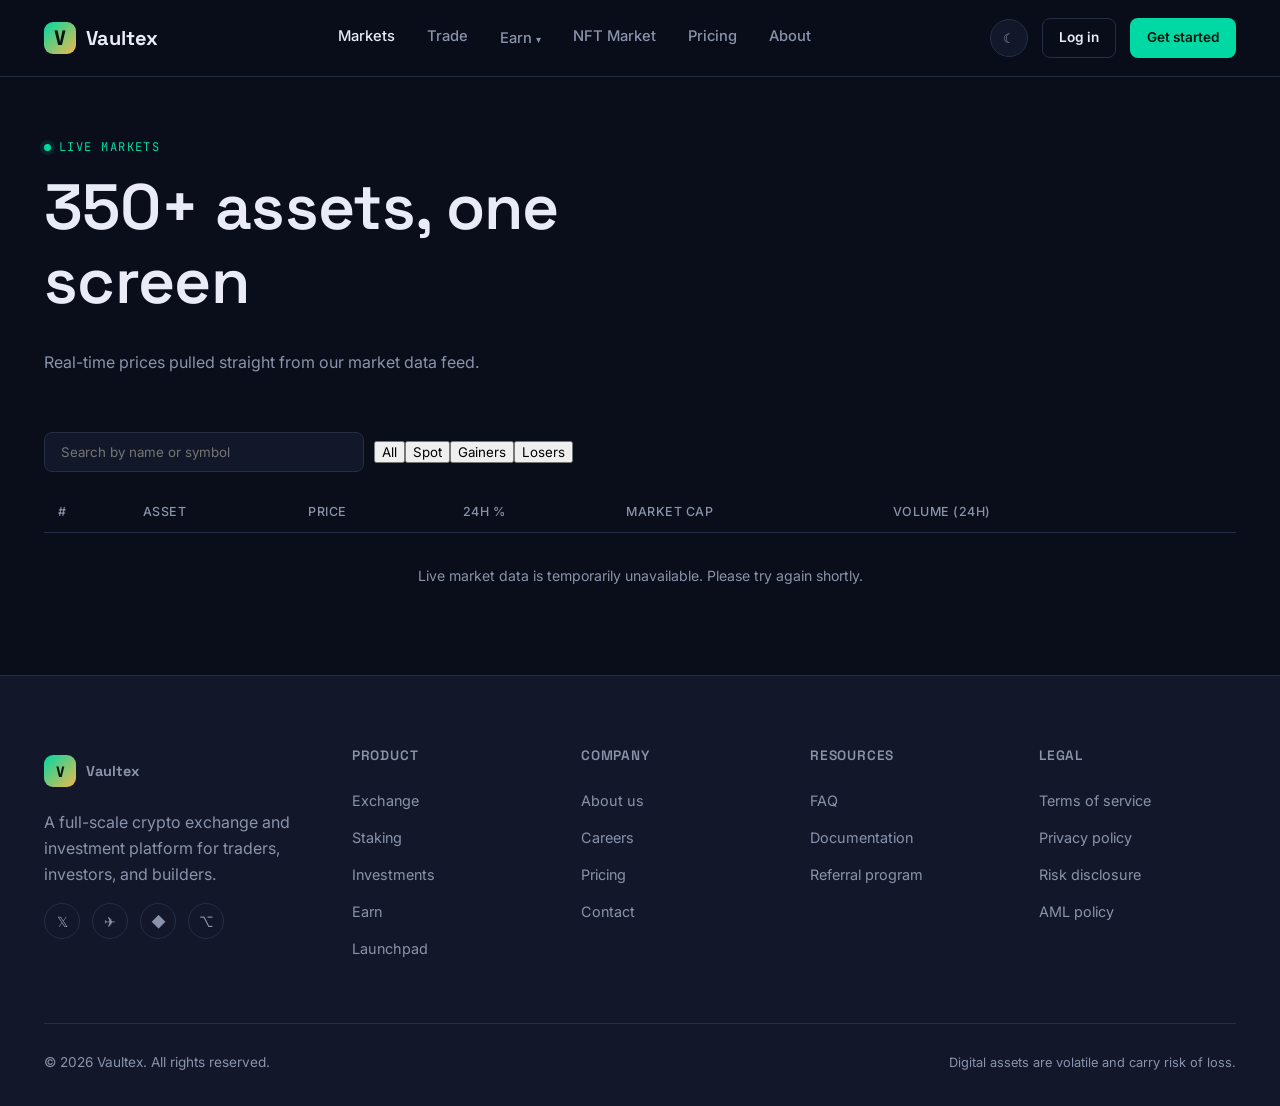
==== voltitrade/markets.html @ 6f08043b "initial commit" ====
<!DOCTYPE html>
<html lang="en" data-theme="dark">
<head>
<meta charset="UTF-8">
<meta name="viewport" content="width=device-width, initial-scale=1.0">
<title>Markets — 350+ assets on Vaultex</title>
<meta name="description" content="Live prices, 24h change, and market caps for every asset listed on Vaultex.">
<link rel="preconnect" href="https://fonts.googleapis.com">
<link href="https://fonts.googleapis.com/css2?family=Space+Grotesk:wght@500;600;700&family=Inter:wght@400;500;600;700&family=JetBrains+Mono:wght@400;500;700&display=swap" rel="stylesheet">
<link rel="stylesheet" href="assets/css/style.css">
<link rel="stylesheet" href="assets/css/responsive.css">
</head>
<body>

<header class="navbar">
  <div class="container">
    <a href="index.html" class="nav-logo"><span class="mark">V</span><span class="brand-name">Vaultex</span></a>
    <nav class="nav-links">
      <a href="markets.html" class="active">Markets</a>
      <a href="exchange.html">Trade</a>
      <div class="dropdown">
        <a href="#">Earn <span style="font-size:.7em;">▾</span></a>
        <div class="dropdown-panel">
          <a href="staking.html">Staking</a>
          <a href="investments.html">Investment Plans</a>
          <a href="earn.html">Savings &amp; Yield</a>
          <a href="launchpad.html">Launchpad</a>
        </div>
      </div>
      <a href="nft-marketplace.html">NFT Market</a>
      <a href="pricing.html">Pricing</a>
      <a href="about.html">About</a>
    </nav>
    <div class="nav-actions">
      <button class="theme-toggle" aria-label="Toggle theme">☾</button>
      <a href="auth/login.html" class="btn btn-ghost btn-sm">Log in</a>
      <a href="auth/register.html" class="btn btn-primary btn-sm">Get started</a>
      <button class="nav-burger" aria-label="Menu"><span></span><span></span><span></span></button>
    </div>
  </div>
  <div class="mobile-menu">
    <a href="markets.html">Markets</a>
    <a href="exchange.html">Trade</a>
    <a href="staking.html">Staking</a>
    <a href="investments.html">Investment Plans</a>
    <a href="launchpad.html">Launchpad</a>
    <a href="nft-marketplace.html">NFT Market</a>
    <a href="pricing.html">Pricing</a>
    <a href="about.html">About</a>
    <a href="careers.html">Careers</a>
    <a href="auth/login.html">Log in</a>
    <a href="auth/register.html" class="btn btn-primary btn-block" style="margin-top:16px;">Get started</a>
  </div>
</header>


<section class="section-sm">
  <div class="container">
    <div class="section-head">
      <div class="eyebrow">Live markets</div>
      <h1>350+ assets, one screen</h1>
      <p>Real-time prices pulled straight from our market data feed.</p>
    </div>
    <div class="flex" style="gap:10px;margin-bottom:20px;">
      <input type="text" placeholder="Search by name or symbol" style="flex:1;max-width:320px;padding:11px 16px;border-radius:8px;border:1px solid var(--line);background:var(--ink-soft);color:var(--paper);">
      <div class="tab-row" style="margin-bottom:0;"><button class="active">All</button><button>Spot</button><button>Gainers</button><button>Losers</button></div>
    </div>
    <table class="data-table" id="markets-table">
      <thead><tr><th>#</th><th>Asset</th><th>Price</th><th>24h %</th><th>Market cap</th><th>Volume (24h)</th><th></th></tr></thead>
      <tbody data-markets-table></tbody>
    </table>
  </div>
</section>

<footer class="footer">
  <div class="container">
    <div class="footer-grid">
      <div class="footer-col">
        <a href="index.html" class="nav-logo" style="margin-bottom:16px;display:inline-flex;"><span class="mark">V</span><span class="brand-name">Vaultex</span></a>
        <p>A full-scale crypto exchange and investment platform for traders, investors, and builders.</p>
        <div class="social-icons">
          <a href="#" aria-label="X / Twitter">𝕏</a>
          <a href="#" aria-label="Telegram">✈</a>
          <a href="#" aria-label="Discord">◆</a>
          <a href="#" aria-label="GitHub">⌥</a>
        </div>
      </div>
      <div class="footer-col"><h4>Product</h4>
        <a href="exchange.html">Exchange</a><a href="staking.html">Staking</a><a href="investments.html">Investments</a><a href="earn.html">Earn</a><a href="launchpad.html">Launchpad</a>
      </div>
      <div class="footer-col"><h4>Company</h4>
        <a href="about.html">About us</a><a href="careers.html">Careers</a><a href="pricing.html">Pricing</a><a href="contact.html">Contact</a>
      </div>
      <div class="footer-col"><h4>Resources</h4>
        <a href="faq.html">FAQ</a><a href="documentation/installation.html">Documentation</a><a href="referrals.html">Referral program</a>
      </div>
      <div class="footer-col"><h4>Legal</h4>
        <a href="#">Terms of service</a><a href="#">Privacy policy</a><a href="#">Risk disclosure</a><a href="#">AML policy</a>
      </div>
    </div>
    <div class="footer-bottom">
      <span style="color:var(--muted);font-size:.85rem;">© 2026 Vaultex. All rights reserved.</span>
      <span style="color:var(--muted);font-size:.8rem;">Digital assets are volatile and carry risk of loss.</span>
    </div>
  </div>
</footer>

<script src="assets/js/main.js"></script>
<script src="assets/js/charts.js"></script>
</body>
</html>
---- voltitrade/assets/css/style.css ----
/* =========================================================
   CRYPTO EXCHANGE PRO — CORE DESIGN SYSTEM
   Theme: "Vault" — ink navy base, mint signal, gold highlight
   Fonts: Space Grotesk (display) / Inter (body) / JetBrains Mono (data)
   ========================================================= */

:root {
  /* ---- Color tokens ---- */
  --ink:        #0A0E1A;   /* primary background */
  --ink-soft:   #121829;   /* panels / cards */
  --ink-raise:  #1B2236;   /* raised surfaces, inputs */
  --line:       #262E45;   /* hairline borders */
  --paper:      #E9ECF6;   /* primary text */
  --muted:      #8993AB;   /* secondary text */
  --mint:       #00D9A3;   /* buy / positive / primary accent */
  --mint-dim:   #00D9A31a;
  --coral:      #FF5C72;   /* sell / negative */
  --coral-dim:  #FF5C721a;
  --gold:       #F2B84B;   /* highlight / premium */
  --gold-dim:   #F2B84B1a;

  /* ---- Type ---- */
  --font-display: 'Space Grotesk', 'Segoe UI', sans-serif;
  --font-body: 'Inter', 'Segoe UI', sans-serif;
  --font-mono: 'JetBrains Mono', 'Courier New', monospace;

  /* ---- Layout ---- */
  --container: 1240px;
  --radius-sm: 8px;
  --radius-md: 14px;
  --radius-lg: 22px;
  --gap: 24px;

  /* ---- Shadows / motion ---- */
  --shadow-card: 0 10px 30px -10px rgba(0,0,0,0.5);
  --ease: cubic-bezier(.2,.8,.2,1);
}

/* Light mode overrides (toggled via [data-theme="light"] on <html>) */
html[data-theme="light"] {
  --ink:        #F5F6FB;
  --ink-soft:   #FFFFFF;
  --ink-raise:  #EEF0F8;
  --line:       #DDE1EE;
  --paper:      #11152A;
  --muted:      #5B6480;
  --mint-dim:   #00D9A31a;
}

* { box-sizing: border-box; }
html { scroll-behavior: smooth; }

body {
  margin: 0;
  background: var(--ink);
  color: var(--paper);
  font-family: var(--font-body);
  font-size: 16px;
  line-height: 1.6;
  -webkit-font-smoothing: antialiased;
  transition: background .3s var(--ease), color .3s var(--ease);
}

img { max-width: 100%; display: block; }
a { color: inherit; text-decoration: none; }
ul { margin: 0; padding: 0; list-style: none; }
button { font-family: inherit; cursor: pointer; }
input, select, textarea { font-family: inherit; }

h1, h2, h3, h4 {
  font-family: var(--font-display);
  font-weight: 600;
  line-height: 1.15;
  margin: 0 0 .5em;
  letter-spacing: -0.01em;
}
h1 { font-size: clamp(2.4rem, 5vw, 4.2rem); }
h2 { font-size: clamp(1.8rem, 3.2vw, 2.6rem); }
h3 { font-size: 1.3rem; }
p { margin: 0 0 1em; color: var(--muted); }

.mono { font-family: var(--font-mono); }

:focus-visible {
  outline: 2px solid var(--mint);
  outline-offset: 2px;
}

@media (prefers-reduced-motion: reduce) {
  * { animation-duration: .001ms !important; transition-duration: .001ms !important; }
}

/* ---- Layout helpers ---- */
.container {
  max-width: var(--container);
  margin: 0 auto;
  padding: 0 24px;
}
.section { padding: 96px 0; }
.section-sm { padding: 56px 0; }
.grid { display: grid; gap: var(--gap); }
.flex { display: flex; align-items: center; }
.flex-between { display: flex; align-items: center; justify-content: space-between; }
.eyebrow {
  font-family: var(--font-mono);
  font-size: .75rem;
  letter-spacing: .12em;
  text-transform: uppercase;
  color: var(--mint);
  display: inline-flex;
  align-items: center;
  gap: 8px;
  margin-bottom: 14px;
}
.eyebrow::before {
  content: '';
  width: 7px; height: 7px;
  border-radius: 50%;
  background: var(--mint);
  box-shadow: 0 0 0 4px var(--mint-dim);
}
.section-head { max-width: 640px; margin-bottom: 56px; }
.section-head.center { margin-inline: auto; text-align: center; }

/* ---- Buttons ---- */
.btn {
  display: inline-flex;
  align-items: center;
  justify-content: center;
  gap: 8px;
  padding: 13px 26px;
  border-radius: var(--radius-sm);
  font-weight: 600;
  font-size: .95rem;
  border: 1px solid transparent;
  transition: transform .15s var(--ease), box-shadow .15s var(--ease), background .15s var(--ease);
  white-space: nowrap;
}
.btn:hover { transform: translateY(-2px); }
.btn-primary { background: var(--mint); color: #03140F; }
.btn-primary:hover { box-shadow: 0 8px 24px -6px var(--mint-dim); }
.btn-ghost { background: transparent; border-color: var(--line); color: var(--paper); }
.btn-ghost:hover { border-color: var(--mint); }
.btn-gold { background: var(--gold); color: #2A1B02; }
.btn-block { width: 100%; }
.btn-lg { padding: 16px 32px; font-size: 1rem; }
.btn-sm { padding: 8px 16px; font-size: .85rem; }

/* ---- Navbar ---- */
.navbar {
  position: sticky; top: 0; z-index: 100;
  background: var(--ink); /* fallback for browsers without color-mix() */
  background: color-mix(in srgb, var(--ink) 85%, transparent);
  -webkit-backdrop-filter: blur(14px);
  backdrop-filter: blur(14px);
  border-bottom: 1px solid var(--line);
}
.navbar .container { display: flex; align-items: center; justify-content: space-between; height: 76px; }
.nav-logo { display: flex; align-items: center; gap: 10px; font-family: var(--font-display); font-weight: 700; font-size: 1.25rem; }
.nav-logo .mark {
  width: 32px; height: 32px; border-radius: 9px;
  background: linear-gradient(135deg, var(--mint), var(--gold));
  display: flex; align-items: center; justify-content: center;
  color: #04150F; font-weight: 800; font-family: var(--font-mono);
}
.nav-links { display: flex; gap: 32px; }
.nav-links a { color: var(--muted); font-size: .92rem; font-weight: 500; transition: color .15s; position: relative; }
.nav-links a:hover, .nav-links a.active { color: var(--paper); }
.nav-links .dropdown { position: relative; }
.nav-links .dropdown-panel {
  position: absolute; top: 130%; left: 0; min-width: 220px;
  background: var(--ink-soft); border: 1px solid var(--line); border-radius: var(--radius-md);
  padding: 10px; opacity: 0; visibility: hidden; transform: translateY(6px);
  transition: all .18s var(--ease); box-shadow: var(--shadow-card);
}
.nav-links .dropdown:hover .dropdown-panel { opacity: 1; visibility: visible; transform: translateY(0); }
.dropdown-panel a { display: block; padding: 9px 12px; border-radius: 8px; font-size: .88rem; }
.dropdown-panel a:hover { background: var(--ink-raise); color: var(--mint); }
.nav-actions { display: flex; align-items: center; gap: 14px; }
.theme-toggle {
  width: 38px; height: 38px; border-radius: 50%; border: 1px solid var(--line);
  background: var(--ink-soft); display: flex; align-items: center; justify-content: center;
  color: var(--muted);
}
.nav-burger { display: none; flex-direction: column; gap: 5px; background: none; border: none; }
.nav-burger span { width: 24px; height: 2px; background: var(--paper); border-radius: 2px; }
/* Dashboard-only sidebar toggle: hidden until the sidebar collapses to an
   off-canvas drawer at <=768px (see responsive.css). Unlike .nav-burger,
   this must stay hidden in the 768-992px range, where the sidebar is
   already visible as an icon rail and a toggle would be redundant. */
.sidebar-burger { display: none; flex-direction: column; gap: 5px; background: none; border: none; }
.sidebar-burger span { width: 24px; height: 2px; background: var(--paper); border-radius: 2px; }
.mobile-menu {
  display: none; position: fixed; inset: 76px 0 0 0; background: var(--ink);
  z-index: 99; padding: 32px 24px; overflow-y: auto;
}
.mobile-menu.open { display: block; }
.mobile-menu a { display: block; padding: 16px 0; border-bottom: 1px solid var(--line); font-size: 1.1rem; }

/* ---- Hero ---- */
.hero { position: relative; overflow: hidden; padding: 110px 0 80px; }
.hero::before {
  content: ''; position: absolute; top: -200px; right: -160px; width: 560px; height: 560px;
  background: radial-gradient(circle, var(--mint-dim), transparent 70%);
  filter: blur(10px); pointer-events: none;
}
.hero-grid { display: grid; grid-template-columns: 1.05fr .95fr; gap: 56px; align-items: center; }
.hero-title { margin-bottom: 22px; }
.hero-title .accent { color: var(--mint); }
.hero-lede { font-size: 1.1rem; max-width: 480px; margin-bottom: 36px; }
.hero-cta { display: flex; gap: 16px; margin-bottom: 44px; flex-wrap: wrap; }
.hero-trust { display: flex; gap: 28px; flex-wrap: wrap; }
.hero-trust div { font-family: var(--font-mono); }
.hero-trust strong { display: block; font-size: 1.4rem; color: var(--paper); }
.hero-trust span { font-size: .78rem; color: var(--muted); text-transform: uppercase; letter-spacing: .06em; }

/* Hero visual: live ticker / chart card (signature element) */
.hero-visual {
  background: var(--ink-soft); border: 1px solid var(--line); border-radius: var(--radius-lg);
  padding: 24px; box-shadow: var(--shadow-card); position: relative;
}
.hero-visual .pair { display: flex; justify-content: space-between; align-items: center; margin-bottom: 18px; }
.hero-visual .pair-name { font-family: var(--font-display); font-weight: 700; font-size: 1.2rem; }
.hero-visual .pair-price { font-family: var(--font-mono); font-size: 1.6rem; color: var(--mint); }
.hero-visual canvas { width: 100% !important; height: 180px !important; }
.ticker-rows { margin-top: 18px; display: flex; flex-direction: column; gap: 10px; }
.ticker-row { display: flex; justify-content: space-between; font-family: var(--font-mono); font-size: .85rem; padding: 8px 0; border-top: 1px solid var(--line); }
.ticker-row .up { color: var(--mint); }
.ticker-row .down { color: var(--coral); }

/* Market ticker strip */
.ticker-strip {
  background: var(--ink-soft); border-top: 1px solid var(--line); border-bottom: 1px solid var(--line);
  overflow: hidden; white-space: nowrap; padding: 14px 0;
}
.ticker-strip .ticker-track { display: inline-flex; gap: 48px; animation: scroll-ticker 32s linear infinite; }
.ticker-strip .item { font-family: var(--font-mono); font-size: .88rem; display: inline-flex; gap: 8px; align-items: center; }
@keyframes scroll-ticker { from { transform: translateX(0); } to { transform: translateX(-50%); } }

/* ---- Cards / Features ---- */
.feature-card {
  background: var(--ink-soft); border: 1px solid var(--line); border-radius: var(--radius-md);
  padding: 32px; transition: transform .2s var(--ease), border-color .2s;
}
.feature-card:hover { transform: translateY(-4px); border-color: var(--mint); }
.feature-icon {
  width: 48px; height: 48px; border-radius: 12px; background: var(--mint-dim);
  display: flex; align-items: center; justify-content: center; margin-bottom: 18px; color: var(--mint);
}
.cols-3 { grid-template-columns: repeat(3, 1fr); }
.cols-4 { grid-template-columns: repeat(4, 1fr); }
.cols-2 { grid-template-columns: repeat(2, 1fr); }

/* ---- Stats band ---- */
.stats-band { background: var(--ink-soft); border-top: 1px solid var(--line); border-bottom: 1px solid var(--line); }
.stat-item { text-align: center; padding: 36px 0; }
.stat-item strong { display: block; font-family: var(--font-mono); font-size: 2.2rem; color: var(--mint); }
.stat-item span { color: var(--muted); font-size: .9rem; }

/* ---- Testimonials ---- */
.testimonial-card {
  background: var(--ink-soft); border: 1px solid var(--line); border-radius: var(--radius-md);
  padding: 28px;
}
.testimonial-card .quote { color: var(--paper); font-size: 1rem; margin-bottom: 20px; }
.testimonial-person { display: flex; align-items: center; gap: 12px; }
.testimonial-person img { width: 44px; height: 44px; border-radius: 50%; object-fit: cover; }
.testimonial-person strong { display: block; font-size: .92rem; }
.testimonial-person span { font-size: .8rem; color: var(--muted); }
.stars { color: var(--gold); font-size: .85rem; margin-bottom: 10px; }

/* ---- Pricing ---- */
.price-card { background: var(--ink-soft); border: 1px solid var(--line); border-radius: var(--radius-md); padding: 36px; }
.price-card.featured { border-color: var(--mint); position: relative; }
.price-card .tag { position: absolute; top: -14px; right: 28px; background: var(--mint); color: #03140F; font-size: .72rem; padding: 5px 12px; border-radius: 20px; font-weight: 700; }
.price-amount { font-family: var(--font-mono); font-size: 2.4rem; margin: 14px 0; color: var(--paper); }
.price-amount span { font-size: 1rem; color: var(--muted); }
.price-card ul { margin: 24px 0; display: flex; flex-direction: column; gap: 12px; }
.price-card li { display: flex; gap: 10px; font-size: .9rem; color: var(--muted); }
.price-card li::before { content: '✓'; color: var(--mint); font-weight: 700; }

/* ---- Forms ---- */
.auth-shell { min-height: 100vh; display: grid; grid-template-columns: 1fr 1fr; }
.auth-side { background: var(--ink-soft); display: flex; flex-direction: column; justify-content: center; padding: 64px; position: relative; overflow: hidden; }
.auth-side::after { content: ''; position: absolute; bottom: -120px; left: -120px; width: 360px; height: 360px; background: radial-gradient(circle, var(--mint-dim), transparent 70%); }
.auth-form-wrap { display: flex; align-items: center; justify-content: center; padding: 48px 24px; }
.auth-card { width: 100%; max-width: 420px; }
.field { margin-bottom: 20px; }
.field label { display: block; font-size: .85rem; margin-bottom: 8px; color: var(--paper); font-weight: 500; }
.field input, .field select {
  width: 100%; padding: 13px 16px; border-radius: var(--radius-sm); border: 1px solid var(--line);
  background: var(--ink-raise); color: var(--paper); font-size: .95rem; transition: border-color .15s;
}
.field input:focus, .field select:focus { border-color: var(--mint); outline: none; }
.field-hint { font-size: .78rem; color: var(--muted); margin-top: 6px; }
.field-row { display: flex; gap: 14px; }
.field-row .field { flex: 1; }
.checkbox-row { display: flex; align-items: center; gap: 10px; margin-bottom: 24px; font-size: .85rem; color: var(--muted); }
.divider-text { display: flex; align-items: center; gap: 12px; color: var(--muted); font-size: .82rem; margin: 24px 0; }
.divider-text::before, .divider-text::after { content: ''; flex: 1; height: 1px; background: var(--line); }
.social-row { display: grid; grid-template-columns: 1fr 1fr; gap: 12px; }
.social-btn { display: flex; align-items: center; justify-content: center; gap: 8px; padding: 11px; border: 1px solid var(--line); border-radius: var(--radius-sm); font-size: .85rem; background: var(--ink-raise); }
.otp-row { display: flex; gap: 10px; justify-content: center; margin: 28px 0; }
.otp-row input { width: 52px; height: 56px; text-align: center; font-size: 1.4rem; font-family: var(--font-mono); border-radius: var(--radius-sm); border: 1px solid var(--line); background: var(--ink-raise); color: var(--paper); }

/* ---- Dashboard shell ---- */
.dash-shell { display: grid; grid-template-columns: 260px 1fr; min-height: 100vh; }
.dash-sidebar { background: var(--ink-soft); border-right: 1px solid var(--line); padding: 24px 18px; position: sticky; top: 0; height: 100vh; overflow-y: auto; }
.dash-sidebar .nav-logo { padding: 0 8px 28px; }
.dash-nav a { display: flex; align-items: center; gap: 12px; padding: 11px 14px; border-radius: var(--radius-sm); color: var(--muted); font-size: .9rem; font-weight: 500; margin-bottom: 4px; }
.dash-nav a:hover { background: var(--ink-raise); color: var(--paper); }
.dash-nav a.active { background: var(--mint-dim); color: var(--mint); }
.dash-nav .group-label { font-size: .72rem; text-transform: uppercase; letter-spacing: .08em; color: var(--muted); margin: 22px 14px 10px; }
.dash-main { padding: 28px 32px; }
.dash-topbar { display: flex; justify-content: space-between; align-items: center; margin-bottom: 28px; flex-wrap: wrap; gap: 16px; }
.dash-search { display: flex; align-items: center; gap: 10px; background: var(--ink-soft); border: 1px solid var(--line); border-radius: var(--radius-sm); padding: 10px 16px; min-width: 280px; }
.dash-search input { background: transparent; border: none; color: var(--paper); width: 100%; outline: none; }

.widget { background: var(--ink-soft); border: 1px solid var(--line); border-radius: var(--radius-md); padding: 24px; }
.widget-head { display: flex; justify-content: space-between; align-items: center; margin-bottom: 18px; }
.widget-head h3 { margin: 0; font-size: 1rem; }
.balance-card { background: linear-gradient(135deg, var(--ink-raise), var(--ink-soft)); border: 1px solid var(--line); border-radius: var(--radius-lg); padding: 32px; position: relative; overflow: hidden; }
.balance-card::after { content: ''; position: absolute; top: -80px; right: -80px; width: 240px; height: 240px; background: radial-gradient(circle, var(--mint-dim), transparent 70%); }
.balance-amount { font-family: var(--font-mono); font-size: 2.6rem; margin: 10px 0; }
.balance-amount .cents { color: var(--muted); font-size: 1.4rem; }
.delta-up { color: var(--mint); }
.delta-down { color: var(--coral); }
.pill { display: inline-flex; align-items: center; gap: 6px; padding: 4px 12px; border-radius: 20px; font-size: .78rem; font-weight: 600; }
.pill-up { background: var(--mint-dim); color: var(--mint); }
.pill-down { background: var(--coral-dim); color: var(--coral); }

table.data-table { width: 100%; border-collapse: collapse; font-size: .88rem; }
.data-table th { text-align: left; color: var(--muted); font-weight: 500; padding: 10px 14px; border-bottom: 1px solid var(--line); font-size: .78rem; text-transform: uppercase; letter-spacing: .04em; }
.data-table td { padding: 14px; border-bottom: 1px solid var(--line); }
.data-table tr:last-child td { border-bottom: none; }
.coin-cell { display: flex; align-items: center; gap: 10px; }
.coin-icon { width: 30px; height: 30px; border-radius: 50%; background: var(--ink-raise); display: flex; align-items: center; justify-content: center; font-family: var(--font-mono); font-size: .72rem; font-weight: 700; }

/* ---- Footer ---- */
.footer { background: var(--ink-soft); border-top: 1px solid var(--line); padding: 72px 0 32px; }
.footer-grid { display: grid; grid-template-columns: 1.4fr 1fr 1fr 1fr 1fr; gap: 32px; margin-bottom: 56px; }
.footer-col h4 { font-size: .85rem; text-transform: uppercase; letter-spacing: .06em; color: var(--muted); margin-bottom: 18px; }
.footer-col a { display: block; padding: 7px 0; color: var(--muted); font-size: .9rem; }
.footer-col a:hover { color: var(--mint); }
.footer-bottom { display: flex; justify-content: space-between; align-items: center; padding-top: 28px; border-top: 1px solid var(--line); flex-wrap: wrap; gap: 16px; }
.social-icons { display: flex; gap: 12px; }
.social-icons a { width: 36px; height: 36px; border-radius: 50%; border: 1px solid var(--line); display: flex; align-items: center; justify-content: center; }
.social-icons a:hover { border-color: var(--mint); color: var(--mint); }

/* Utility */
.text-center { text-align: center; }
.mt-0 { margin-top: 0; }
.mb-0 { margin-bottom: 0; }
.badge { display: inline-block; padding: 4px 10px; border-radius: 6px; background: var(--gold-dim); color: var(--gold); font-size: .7rem; font-weight: 700; text-transform: uppercase; letter-spacing: .04em; }
---- voltitrade/assets/css/responsive.css ----
/* =========================================================
   RESPONSIVE.CSS — Tablet & Mobile breakpoints
   Breakpoints: 1200 / 992 / 768 / 480
   ========================================================= */

@media (max-width: 1200px) {
  .cols-4 { grid-template-columns: repeat(2, 1fr); }
  .footer-grid { grid-template-columns: 1.4fr 1fr 1fr; }
}

@media (max-width: 992px) {
  .nav-links { display: none; }
  .nav-burger { display: flex; }
  .hero-grid { grid-template-columns: 1fr; }
  .hero-visual { order: -1; }
  .cols-3 { grid-template-columns: repeat(2, 1fr); }
  .auth-shell { grid-template-columns: 1fr; }
  .auth-side { display: none; }
  .dash-shell { grid-template-columns: 76px 1fr; }
  .dash-sidebar { padding: 24px 10px; }
  .dash-sidebar .nav-logo span:last-child,
  .dash-nav a span.label,
  .dash-nav .group-label { display: none; }
  .dash-nav a { justify-content: center; }
  .footer-grid { grid-template-columns: 1fr 1fr; }
}

@media (max-width: 768px) {
  .section { padding: 64px 0; }
  .section-sm { padding: 40px 0; }
  .hero { padding: 64px 0 48px; }
  .cols-2, .cols-3 { grid-template-columns: 1fr; }
  .hero-cta { flex-direction: column; }
  .hero-cta .btn { width: 100%; }
  .hero-trust { justify-content: space-between; }
  .stat-item { padding: 24px 0; }
  .dash-shell { grid-template-columns: 1fr; }
  .dash-sidebar { display: none; }
  .dash-sidebar.open { display: block; position: fixed; z-index: 200; width: 240px; height: 100vh; }
  .dash-main { padding: 20px 16px; }
  .sidebar-burger { display: flex; margin-bottom: 10px; }
  .footer-grid { grid-template-columns: 1fr 1fr; gap: 28px; }
  .footer-bottom { flex-direction: column; align-items: flex-start; }
  .price-card.featured { order: -1; }
  table.data-table { display: block; overflow-x: auto; white-space: nowrap; }
}

@media (max-width: 480px) {
  .container { padding: 0 16px; }
  h1 { font-size: 2.1rem; }
  h2 { font-size: 1.6rem; }
  .footer-grid { grid-template-columns: 1fr; }
  .social-row { grid-template-columns: 1fr; }
  .field-row { flex-direction: column; gap: 0; }
  .otp-row input { width: 42px; height: 48px; font-size: 1.1rem; }
  .hero-visual { padding: 18px; }
  .dash-topbar { flex-direction: column; align-items: stretch; }
  .dash-search { min-width: 0; }
}
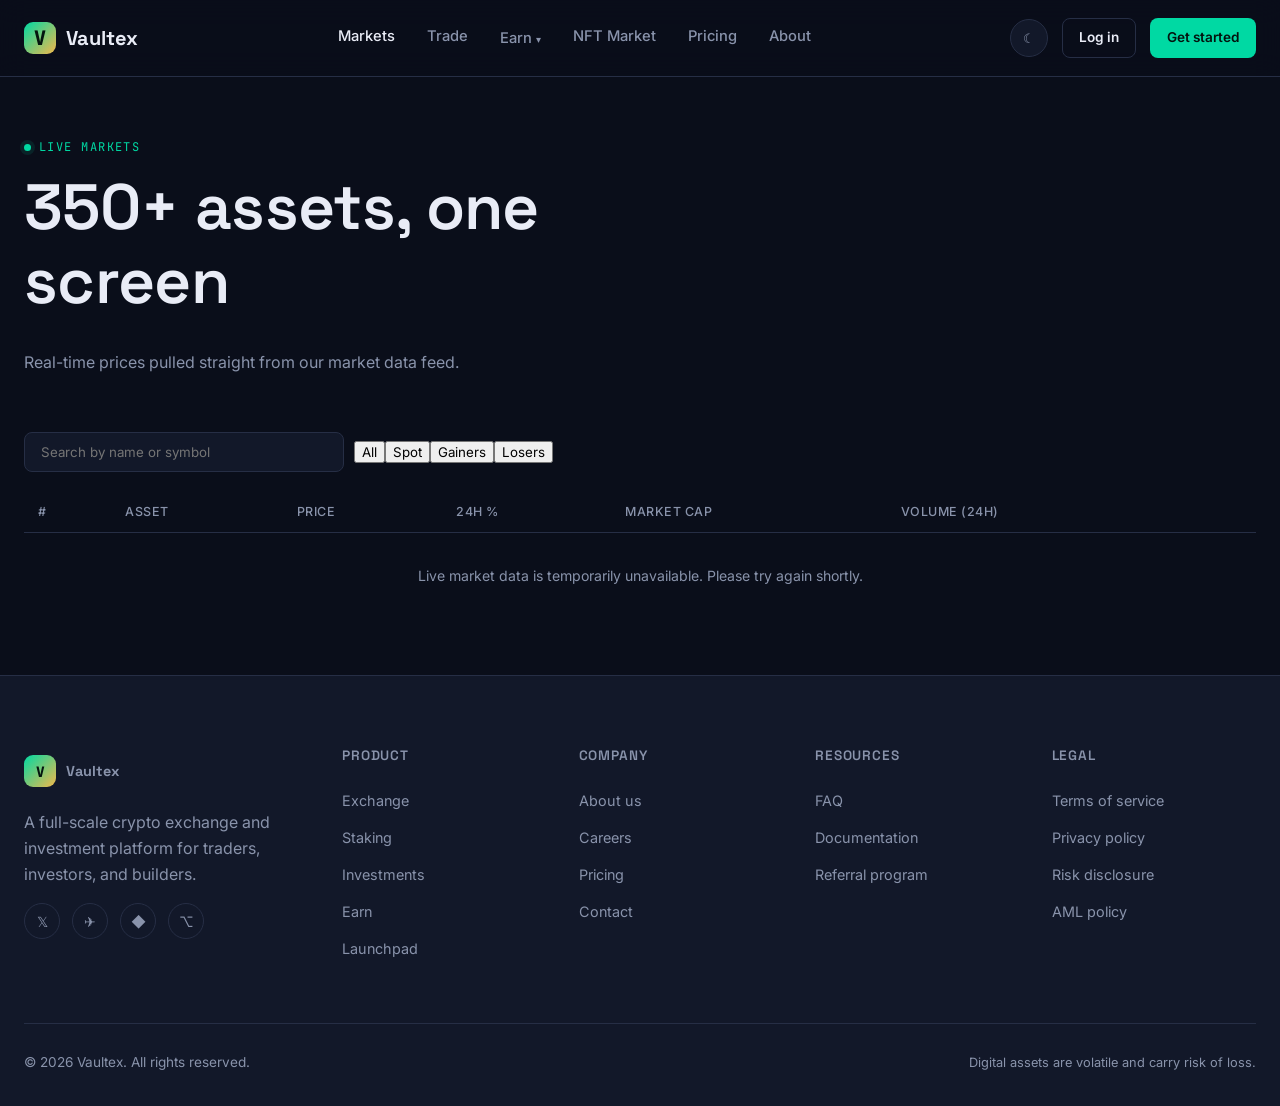
==== commit 068325b4: "Add live market data fetching script This script fetches live market data from CoinGecko and populat" ====
--- a/voltitrade/markets.html
+++ b/voltitrade/markets.html
@@ -107,5 +107,160 @@
 
 <script src="assets/js/main.js"></script>
 <script src="assets/js/charts.js"></script>
+<script>
+/**
+ * Vaultex — Live Markets
+ * Populates #markets-table from a public live market-data feed (CoinGecko /coins/markets).
+ * No API key required.
+ */
+(function () {
+  const API_BASE = "https://api.coingecko.com/api/v3/coins/markets";
+  const PER_PAGE = 250;          // CoinGecko max per page
+  const PAGES_TO_FETCH = 2;      // 2 x 250 = 500 assets fetched, we show 350+
+  const REFRESH_MS = 30000;      // live refresh interval
+
+  const tbody = document.querySelector("[data-markets-table]");
+  const searchInput = document.querySelector('input[placeholder="Search by name or symbol"]');
+  const tabButtons = document.querySelectorAll(".tab-row button");
+
+  if (!tbody) return;
+
+  let allCoins = [];          // raw data from API
+  let currentTab = "All";
+  let currentQuery = "";
+
+  // ---------- formatting helpers ----------
+  function fmtPrice(n) {
+    if (n == null) return "—";
+    if (n >= 1) return "$" + n.toLocaleString(undefined, { maximumFractionDigits: 2, minimumFractionDigits: 2 });
+    if (n >= 0.01) return "$" + n.toFixed(4);
+    return "$" + n.toPrecision(3);
+  }
+
+  function fmtCompact(n) {
+    if (n == null) return "—";
+    return "$" + Intl.NumberFormat("en", { notation: "compact", maximumFractionDigits: 2 }).format(n);
+  }
+
+  function fmtPct(n) {
+    if (n == null) return "—";
+    const sign = n > 0 ? "+" : "";
+    return `${sign}${n.toFixed(2)}%`;
+  }
+
+  // ---------- fetch ----------
+  async function fetchPage(page) {
+    const url = `${API_BASE}?vs_currency=usd&order=market_cap_desc&per_page=${PER_PAGE}&page=${page}&price_change_percentage=24h&sparkline=false`;
+    const res = await fetch(url);
+    if (!res.ok) throw new Error(`Market feed error: ${res.status}`);
+    return res.json();
+  }
+
+  async function loadMarkets() {
+    try {
+      const pages = await Promise.all(
+        Array.from({ length: PAGES_TO_FETCH }, (_, i) => fetchPage(i + 1))
+      );
+      allCoins = pages.flat();
+      render();
+    } catch (err) {
+      console.error("Vaultex live markets: failed to load", err);
+      if (allCoins.length === 0) {
+        tbody.innerHTML = `<tr><td colspan="7" style="text-align:center;padding:32px;color:var(--muted);">
+          Live market feed temporarily unavailable. Retrying…
+        </td></tr>`;
+      }
+    }
+  }
+
+  // ---------- filtering ----------
+  function getFiltered() {
+    let rows = allCoins;
+
+    if (currentTab === "Gainers") {
+      rows = rows.filter(c => (c.price_change_percentage_24h ?? 0) > 0);
+      rows = [...rows].sort((a, b) => (b.price_change_percentage_24h ?? 0) - (a.price_change_percentage_24h ?? 0));
+    } else if (currentTab === "Losers") {
+      rows = rows.filter(c => (c.price_change_percentage_24h ?? 0) < 0);
+      rows = [...rows].sort((a, b) => (a.price_change_percentage_24h ?? 0) - (b.price_change_percentage_24h ?? 0));
+    }
+    // "Spot" and "All" both show the full live list (this site lists spot assets only)
+
+    if (currentQuery) {
+      const q = currentQuery.toLowerCase();
+      rows = rows.filter(
+        c => c.name.toLowerCase().includes(q) || c.symbol.toLowerCase().includes(q)
+      );
+    }
+
+    return rows;
+  }
+
+  // ---------- render ----------
+  function render() {
+    const rows = getFiltered();
+
+    if (rows.length === 0) {
+      tbody.innerHTML = `<tr><td colspan="7" style="text-align:center;padding:32px;color:var(--muted);">
+        No assets match your search.
+      </td></tr>`;
+      return;
+    }
+
+    tbody.innerHTML = rows
+      .map((c, i) => {
+        const pct = c.price_change_percentage_24h;
+        const pctClass = pct == null ? "" : pct >= 0 ? "text-up" : "text-down";
+        return `
+        <tr>
+          <td>${c.market_cap_rank ?? i + 1}</td>
+          <td>
+            <div class="flex" style="gap:10px;align-items:center;">
+              <img src="${c.image}" alt="${c.symbol}" width="24" height="24" style="border-radius:50%;" loading="lazy">
+              <div>
+                <div style="font-weight:600;">${c.name}</div>
+                <div style="color:var(--muted);font-size:.78rem;text-transform:uppercase;">${c.symbol}</div>
+              </div>
+            </div>
+          </td>
+          <td style="font-family:'JetBrains Mono',monospace;">${fmtPrice(c.current_price)}</td>
+          <td class="${pctClass}" style="font-family:'JetBrains Mono',monospace;">${fmtPct(pct)}</td>
+          <td>${fmtCompact(c.market_cap)}</td>
+          <td>${fmtCompact(c.total_volume)}</td>
+          <td><a href="exchange.html?pair=${c.symbol.toUpperCase()}USDT" class="btn btn-ghost btn-sm">Trade</a></td>
+        </tr>`;
+      })
+      .join("");
+  }
+
+  // ---------- wiring ----------
+  if (searchInput) {
+    searchInput.addEventListener("input", e => {
+      currentQuery = e.target.value.trim();
+      render();
+    });
+  }
+
+  tabButtons.forEach(btn => {
+    btn.addEventListener("click", () => {
+      tabButtons.forEach(b => b.classList.remove("active"));
+      btn.classList.add("active");
+      currentTab = btn.textContent.trim();
+      render();
+    });
+  });
+
+  // minimal styles for up/down coloring if not already defined in style.css
+  const style = document.createElement("style");
+  style.textContent = `
+    .text-up { color: #16c784 !important; }
+    .text-down { color: #ea3943 !important; }
+  `;
+  document.head.appendChild(style);
+
+  loadMarkets();
+  setInterval(loadMarkets, REFRESH_MS);
+})();
+</script>
 </body>
 </html>
--- a/voltitrade/assets/css/style.css
+++ b/voltitrade/assets/css/style.css
@@ -351,4 +351,270 @@
 .text-center { text-align: center; }
 .mt-0 { margin-top: 0; }
 .mb-0 { margin-bottom: 0; }
-.badge { display: inline-block; padding: 4px 10px; border-radius: 6px; background: var(--gold-dim); color: var(--gold); font-size: .7rem; font-weight: 700; text-transform: uppercase; letter-spacing: .04em; }
+.badge { display: inline-block; padding: 4px 10px; border-radius: 6px; background: var(--gold-dim); color: var(--gold); font-size: .7rem; font-weight: 700; text-transform: uppercase; letter-spacing: .04em; } 
+/* ============================================================
+   VAULTEX — MOBILE NAV FIX
+   Paste at the bottom of assets/css/style.css
+   ============================================================ */
+
+/* --- Full-screen drawer --- */
+.mobile-menu {
+  position: fixed;
+  top: 0;
+  left: 0;
+  width: 100%;
+  height: 100vh;
+  overflow-y: auto;
+  z-index: 9999;
+  background: var(--bg, #0d0d12);
+  padding: 5rem 2rem 2rem;
+  display: flex;
+  flex-direction: column;
+  gap: 0;
+
+  /* Hidden state */
+  transform: translateX(-100%);
+  visibility: hidden;
+  transition: transform 0.3s cubic-bezier(0.4, 0, 0.2, 1),
+              visibility 0.3s;
+}
+
+/* Open state */
+.mobile-menu.is-open {
+  transform: translateX(0);
+  visibility: visible;
+}
+
+/* --- Links inside the drawer --- */
+.mobile-menu a {
+  display: block;
+  padding: 0.85rem 0;
+  font-size: 1.1rem;
+  font-weight: 600;
+  color: var(--text, #e0e0e0);
+  border-bottom: 1px solid var(--line, rgba(255,255,255,0.08));
+  text-decoration: none;
+  transition: color 0.2s;
+}
+
+.mobile-menu a:hover {
+  color: var(--accent, #f0b90b);
+}
+
+/* --- Earn accordion toggle button --- */
+.mobile-menu .mobile-parent-btn {
+  display: flex;
+  align-items: center;
+  justify-content: space-between;
+  width: 100%;
+  background: none;
+  border: none;
+  border-bottom: 1px solid var(--line, rgba(255,255,255,0.08));
+  padding: 0.85rem 0;
+  font-size: 1.1rem;
+  font-weight: 600;
+  color: var(--text, #e0e0e0);
+  cursor: pointer;
+  font-family: inherit;
+}
+
+.mobile-menu .mobile-parent-btn svg {
+  width: 18px;
+  height: 18px;
+  flex-shrink: 0;
+  transition: transform 0.25s ease;
+  stroke: currentColor;
+}
+
+.mobile-menu .mobile-parent-btn.is-open svg {
+  transform: rotate(180deg);
+}
+
+/* --- Earn sub-links collapsible --- */
+.mobile-menu .mobile-sub-links {
+  display: flex;
+  flex-direction: column;
+  padding-left: 1rem;
+  border-left: 2px solid var(--accent, #f0b90b);
+  overflow: hidden;
+  max-height: 0;
+  transition: max-height 0.3s ease;
+}
+
+.mobile-menu .mobile-sub-links.is-open {
+  max-height: 400px;
+}
+
+.mobile-menu .mobile-sub-links a {
+  font-size: 0.95rem;
+  font-weight: 500;
+  padding: 0.55rem 0;
+  border-bottom: none;
+  color: var(--muted, #a0a0b0);
+}
+
+/* --- Close button --- */
+.mobile-menu-close {
+  position: absolute;
+  top: 1.1rem;
+  right: 1.25rem;
+  background: none;
+  border: none;
+  cursor: pointer;
+  color: var(--text, #e0e0e0);
+  padding: 0.25rem;
+}
+
+.mobile-menu-close svg {
+  width: 26px;
+  height: 26px;
+  stroke: currentColor;
+}
+
+/* --- Backdrop --- */
+.mobile-menu-backdrop {
+  display: none;
+  position: fixed;
+  inset: 0;
+  background: rgba(0, 0, 0, 0.6);
+  z-index: 9998;
+  backdrop-filter: blur(2px);
+}
+
+.mobile-menu-backdrop.is-open {
+  display: block;
+}
+
+/* CTA button full width */
+.mobile-menu .btn-block {
+  display: block;
+  width: 100%;
+  text-align: center;
+}
+
+/* Keep navbar above everything */
+.navbar {
+  position: sticky;
+  top: 0;
+  z-index: 10000;
+}
+/* ============================================================
+   VAULTEX — MOBILE NAV STABILITY FIX
+   Paste at the very bottom of assets/css/style.css
+   (after the previous mobile nav fix you already pasted)
+   ============================================================ */
+
+/* --- Stop the page from shaking sideways --- */
+html,
+body {
+  overflow-x: hidden;
+  max-width: 100%;
+}
+
+/* --- Prevent the drawer from causing layout shift --- */
+.mobile-menu {
+  position: fixed !important;
+  top: 0 !important;
+  left: 0 !important;
+  width: 100vw !important;       /* exact viewport width, no overflow */
+  max-width: 100vw !important;
+  height: 100vh !important;
+  height: 100dvh !important;     /* dynamic viewport on mobile browsers */
+  overflow-x: hidden !important;
+  overflow-y: auto !important;
+  z-index: 9999 !important;
+  box-sizing: border-box !important;
+  padding: 5rem 1.5rem 2rem !important;
+
+  /* Hidden state — slide from left, NOT pushing content */
+  transform: translateX(-100%) !important;
+  visibility: hidden !important;
+  transition: transform 0.3s cubic-bezier(0.4, 0, 0.2, 1),
+              visibility 0.3s !important;
+}
+
+.mobile-menu.is-open {
+  transform: translateX(0) !important;
+  visibility: visible !important;
+}
+
+/* --- Lock body scroll AND prevent width jump when scrollbar disappears --- */
+body.menu-open {
+  overflow: hidden !important;
+  /* Reserve scrollbar space so page doesn't shift */
+  padding-right: var(--scrollbar-width, 0px);
+}
+
+/* --- Navbar stays fully within viewport --- */
+.navbar {
+  position: sticky !important;
+  top: 0 !important;
+  left: 0 !important;
+  width: 100% !important;
+  max-width: 100vw !important;
+  overflow: visible !important;
+  z-index: 10000 !important;
+  box-sizing: border-box !important;
+}
+
+.navbar .container {
+  max-width: 100% !important;
+  overflow: visible !important;
+}
+
+/* --- All links fit within the drawer width --- */
+.mobile-menu a,
+.mobile-menu .mobile-parent-btn {
+  width: 100% !important;
+  box-sizing: border-box !important;
+  white-space: normal !important;   /* wrap long labels instead of stretching */
+  overflow: hidden !important;
+  text-overflow: ellipsis !important;
+}
+
+/* --- Sub-links also contained --- */
+.mobile-menu .mobile-sub-links {
+  width: 100% !important;
+  box-sizing: border-box !important;
+  overflow: hidden !important;
+}
+
+/* --- CTA button fits the drawer --- */
+.mobile-menu .btn-block,
+.mobile-menu [style*="margin-top:16px"] {
+  width: 100% !important;
+  box-sizing: border-box !important;
+  display: block !important;
+  text-align: center !important;
+}
+
+/* --- Backdrop covers exact viewport, no bleed --- */
+.mobile-menu-backdrop {
+  position: fixed !important;
+  top: 0 !important;
+  left: 0 !important;
+  width: 100vw !important;
+  height: 100vh !important;
+  height: 100dvh !important;
+  overflow: hidden !important;
+}
+
+/* --- Close button stays inside the drawer --- */
+.mobile-menu-close {
+  position: absolute !important;
+  top: 1rem !important;
+  right: 1rem !important;
+  z-index: 1 !important;
+}
+
+/* --- Hero / sections don't bleed past viewport --- */
+.hero,
+.section,
+.stats-band,
+.ticker-strip,
+footer,
+.container {
+  max-width: 100% !important;
+  overflow-x: hidden !important;
+  box-sizing: border-box !important;
+}
--- a/voltitrade/assets/css/responsive.css
+++ b/voltitrade/assets/css/responsive.css
@@ -1,59 +1,185 @@
 /* =========================================================
-   RESPONSIVE.CSS — Tablet & Mobile breakpoints
-   Breakpoints: 1200 / 992 / 768 / 480
+   VAULTEX — RESPONSIVE.CSS  (clean single file, no duplicates)
+   Breakpoints: 1200 → 992 → 768 → 480 → 360
    ========================================================= */
 
+/* ── 1200px ─────────────────────────────────────────────── */
 @media (max-width: 1200px) {
-  .cols-4 { grid-template-columns: repeat(2, 1fr); }
-  .footer-grid { grid-template-columns: 1.4fr 1fr 1fr; }
+  .cols-4        { grid-template-columns: repeat(2, 1fr); }
+  .footer-grid   { grid-template-columns: 1.4fr 1fr 1fr; }
 }
 
+/* ── 992px (tablet landscape) ───────────────────────────── */
 @media (max-width: 992px) {
-  .nav-links { display: none; }
-  .nav-burger { display: flex; }
-  .hero-grid { grid-template-columns: 1fr; }
-  .hero-visual { order: -1; }
-  .cols-3 { grid-template-columns: repeat(2, 1fr); }
-  .auth-shell { grid-template-columns: 1fr; }
-  .auth-side { display: none; }
-  .dash-shell { grid-template-columns: 76px 1fr; }
+  /* Nav */
+  .nav-links   { display: none; }
+  .nav-burger  { display: flex; }
+
+  /* Hero stacks, visual moves below text */
+  .hero-grid   { grid-template-columns: 1fr; gap: 32px; }
+  .hero-visual { order: 2; }
+
+  /* Feature cards: 2 col */
+  .cols-3      { grid-template-columns: repeat(2, 1fr); }
+
+  /* Auth */
+  .auth-shell  { grid-template-columns: 1fr; }
+  .auth-side   { display: none; }
+
+  /* Dash: icon-rail sidebar */
+  .dash-shell  { grid-template-columns: 76px 1fr; }
   .dash-sidebar { padding: 24px 10px; }
   .dash-sidebar .nav-logo span:last-child,
   .dash-nav a span.label,
   .dash-nav .group-label { display: none; }
-  .dash-nav a { justify-content: center; }
+  .dash-nav a  { justify-content: center; }
+
+  /* Footer */
   .footer-grid { grid-template-columns: 1fr 1fr; }
 }
 
+/* ── 768px (tablet portrait / large phone) ──────────────── */
 @media (max-width: 768px) {
-  .section { padding: 64px 0; }
-  .section-sm { padding: 40px 0; }
-  .hero { padding: 64px 0 48px; }
-  .cols-2, .cols-3 { grid-template-columns: 1fr; }
-  .hero-cta { flex-direction: column; }
-  .hero-cta .btn { width: 100%; }
-  .hero-trust { justify-content: space-between; }
-  .stat-item { padding: 24px 0; }
-  .dash-shell { grid-template-columns: 1fr; }
-  .dash-sidebar { display: none; }
-  .dash-sidebar.open { display: block; position: fixed; z-index: 200; width: 240px; height: 100vh; }
-  .dash-main { padding: 20px 16px; }
-  .sidebar-burger { display: flex; margin-bottom: 10px; }
-  .footer-grid { grid-template-columns: 1fr 1fr; gap: 28px; }
-  .footer-bottom { flex-direction: column; align-items: flex-start; }
+  /* Spacing */
+  .section    { padding: 56px 0; }
+  .section-sm { padding: 36px 0; }
+
+  /* Hero */
+  .hero       { padding: 52px 0 40px; }
+  .hero-grid  { grid-template-columns: 1fr; gap: 28px; }
+  .hero-visual { order: 2; padding: 18px; }
+  .hero-visual .pair { flex-wrap: wrap; gap: 6px; margin-bottom: 12px; }
+  .hero-visual .pair-name  { font-size: 1rem; }
+  .hero-visual .pair-price { font-size: 1.25rem; }
+  .hero-visual canvas      { width: 100% !important; height: 160px !important; display: block; }
+  .hero-lede  { font-size: .975rem; }
+  .hero-cta   { flex-direction: column; gap: 10px; }
+  .hero-cta .btn { width: 100%; justify-content: center; }
+
+  /* Feature cards: single column */
+  .cols-3, .cols-2 { grid-template-columns: 1fr; }
+  .cols-4          { grid-template-columns: repeat(2, 1fr); }
+
+  /* Feature card padding */
+  .feature-card    { padding: 22px 18px; }
+
+  /* Stats */
+  .stat-item       { padding: 20px 0; }
+
+  /* Tables */
+  table.data-table { display: block; overflow-x: auto; white-space: nowrap; }
+
+  /* Pricing */
   .price-card.featured { order: -1; }
-  table.data-table { display: block; overflow-x: auto; white-space: nowrap; }
+
+  /* Dashboard */
+  .dash-shell      { grid-template-columns: 1fr; }
+  .dash-sidebar    { display: none; }
+  .dash-sidebar.open {
+    display: block;
+    position: fixed;
+    left: 0; top: 0;
+    width: 240px;
+    height: 100vh;
+    z-index: 200;
+  }
+  .sidebar-burger  { display: flex; margin-bottom: 10px; }
+  .dash-main       { padding: 18px 16px; }
+  .dash-topbar     { flex-direction: column; align-items: stretch; gap: 12px; }
+  .dash-search     { min-width: 0; width: 100%; }
+
+  /* Footer */
+  .footer          { padding: 48px 0 28px; }
+  .footer-grid     { grid-template-columns: 1fr 1fr; gap: 24px; }
+  .footer-bottom   { flex-direction: column; align-items: flex-start; gap: 8px; }
 }
 
+/* ── 480px (mobile) ─────────────────────────────────────── */
 @media (max-width: 480px) {
+  /* Container */
   .container { padding: 0 16px; }
-  h1 { font-size: 2.1rem; }
-  h2 { font-size: 1.6rem; }
-  .footer-grid { grid-template-columns: 1fr; }
-  .social-row { grid-template-columns: 1fr; }
-  .field-row { flex-direction: column; gap: 0; }
+
+  /* Type */
+  h1 { font-size: clamp(1.6rem, 7.5vw, 2.2rem); line-height: 1.2; }
+  h2 { font-size: clamp(1.3rem, 6vw, 1.8rem); }
+  h3 { font-size: 1.05rem; }
+
+  /* Hero */
+  .hero       { padding: 40px 0 32px; }
+  .hero-visual { padding: 14px; border-radius: 12px; }
+  .hero-visual canvas { height: 130px !important; }
+  .hero-visual .pair-price { font-size: 1.05rem; }
+  .hero-trust  { gap: 16px; flex-wrap: wrap; }
+  .hero-trust strong { font-size: 1.1rem; }
+
+  /* Feature cards */
+  .cols-4      { grid-template-columns: 1fr; }
+  .feature-card { padding: 18px 16px; }
+  .feature-icon { width: 40px; height: 40px; font-size: .85rem; margin-bottom: 12px; }
+
+  /* Stats */
+  .stats-band .grid { grid-template-columns: 1fr 1fr; }
+  .stat-item strong  { font-size: 1.6rem; }
+
+  /* Widget / tables */
+  .widget      { padding: 14px; }
+  .balance-amount { font-size: 1.8rem; }
+  .widget-head { flex-wrap: wrap; gap: 8px; }
+
+  /* Auth */
+  .auth-card   { max-width: 100%; }
+  .field-row   { flex-direction: column; gap: 0; }
+  .social-row  { grid-template-columns: 1fr; }
+  .otp-row     { gap: 8px; }
   .otp-row input { width: 42px; height: 48px; font-size: 1.1rem; }
-  .hero-visual { padding: 18px; }
-  .dash-topbar { flex-direction: column; align-items: stretch; }
-  .dash-search { min-width: 0; }
+
+  /* Pricing */
+  .price-card  { padding: 24px 18px; }
+
+  /* Footer */
+  .footer-grid  { grid-template-columns: 1fr; }
+  .footer-bottom {
+    flex-direction: column;
+    align-items: flex-start;
+    text-align: left;
+    gap: 6px;
+  }
+
+  /* Buttons */
+  .btn-sm      { padding: 7px 13px; font-size: .82rem; }
+  .theme-toggle { width: 34px; height: 34px; font-size: .85rem; }
 }
+
+/* ── 360px (small phones) ───────────────────────────────── */
+@media (max-width: 360px) {
+  .nav-logo .brand-name { display: none; }
+  h1            { font-size: 1.45rem; }
+  .hero-visual canvas { height: 110px !important; }
+  .hero-visual .pair-price { font-size: .95rem; }
+  .feature-card { padding: 16px 12px; }
+  .stats-band .grid { grid-template-columns: 1fr; }
+  .otp-row input { width: 36px; height: 42px; font-size: 1rem; }
+  .price-card   { padding: 20px 14px; }
+}
+
+/* ── Global overflow protection ─────────────────────────── */
+html, body {
+  overflow-x: hidden;
+  max-width: 100%;
+}
+
+*,
+*::before,
+*::after {
+  box-sizing: border-box;
+}
+
+.hero,
+.section,
+.stats-band,
+.ticker-strip,
+.footer,
+.container {
+  max-width: 100%;
+  overflow-x: hidden;
+}
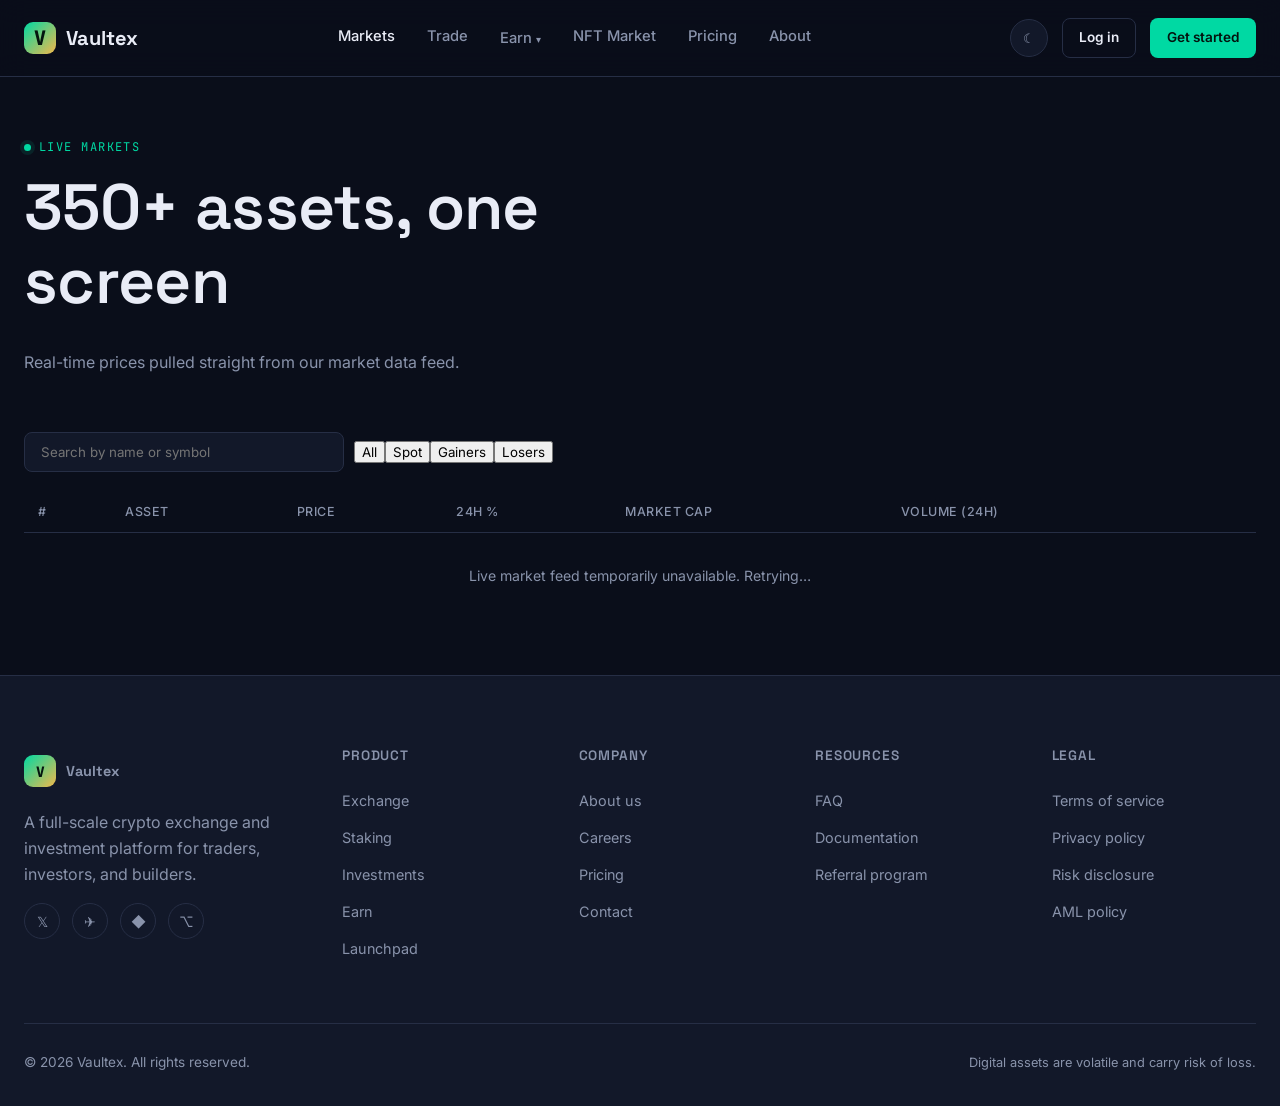
==== commit d4acd625: "Enhance market data loading and caching Updated refresh interval and added caching mechanism for mar" ====
--- a/voltitrade/markets.html
+++ b/voltitrade/markets.html
@@ -117,7 +117,11 @@
   const API_BASE = "https://api.coingecko.com/api/v3/coins/markets";
   const PER_PAGE = 250;          // CoinGecko max per page
   const PAGES_TO_FETCH = 2;      // 2 x 250 = 500 assets fetched, we show 350+
-  const REFRESH_MS = 30000;      // live refresh interval
+  const REFRESH_MS = 45000;      // background refresh interval
+  const FETCH_TIMEOUT_MS = 8000; // give up on a slow request and fall back
+  const MAX_RETRIES = 2;
+  const CACHE_KEY = "vaultex_markets_cache_v1";
+  const CACHE_TTL_MS = 5 * 60 * 1000; // serve cache instantly if under 5 min old
 
   const tbody = document.querySelector("[data-markets-table]");
   const searchInput = document.querySelector('input[placeholder="Search by name or symbol"]');
@@ -128,6 +132,75 @@
   let allCoins = [];          // raw data from API
   let currentTab = "All";
   let currentQuery = "";
+  let hasRenderedOnce = false;
+
+  // ---------- skeleton ----------
+  function renderSkeleton(rowCount = 12) {
+    const rows = Array.from({ length: rowCount }, () => `
+      <tr class="skeleton-row">
+        <td><span class="sk sk-xs"></span></td>
+        <td>
+          <div class="flex" style="gap:10px;align-items:center;">
+            <span class="sk sk-circle"></span>
+            <div>
+              <span class="sk sk-md" style="display:block;margin-bottom:6px;"></span>
+              <span class="sk sk-xs"></span>
+            </div>
+          </div>
+        </td>
+        <td><span class="sk sk-sm"></span></td>
+        <td><span class="sk sk-sm"></span></td>
+        <td><span class="sk sk-sm"></span></td>
+        <td><span class="sk sk-sm"></span></td>
+        <td><span class="sk sk-xs"></span></td>
+      </tr>`).join("");
+    tbody.innerHTML = rows;
+  }
+
+  // ---------- cache (stale-while-revalidate) ----------
+  function readCache() {
+    try {
+      const raw = localStorage.getItem(CACHE_KEY);
+      if (!raw) return null;
+      const parsed = JSON.parse(raw);
+      if (!parsed.data || !Array.isArray(parsed.data) || !parsed.ts) return null;
+      return parsed;
+    } catch {
+      return null;
+    }
+  }
+
+  function writeCache(data) {
+    try {
+      localStorage.setItem(CACHE_KEY, JSON.stringify({ data, ts: Date.now() }));
+    } catch {
+      // storage full/unavailable — fine, just skip caching
+    }
+  }
+
+  // ---------- fetch with timeout + retry ----------
+  function fetchWithTimeout(url, timeoutMs) {
+    const controller = new AbortController();
+    const timer = setTimeout(() => controller.abort(), timeoutMs);
+    return fetch(url, { signal: controller.signal }).finally(() => clearTimeout(timer));
+  }
+
+  async function fetchPageWithRetry(page, attempt = 0) {
+    try {
+      const res = await fetchWithTimeout(
+        `${API_BASE}?vs_currency=usd&order=market_cap_desc&per_page=${PER_PAGE}&page=${page}&price_change_percentage=24h&sparkline=false`,
+        FETCH_TIMEOUT_MS
+      );
+      if (!res.ok) throw new Error(`Market feed error: ${res.status}`);
+      return await res.json();
+    } catch (err) {
+      if (attempt < MAX_RETRIES) {
+        await new Promise(r => setTimeout(r, 400 * (attempt + 1)));
+        return fetchPageWithRetry(page, attempt + 1);
+      }
+      throw err;
+    }
+  }
 
   // ---------- formatting helpers ----------
   function fmtPrice(n) {
@@ -156,21 +229,55 @@
     return res.json();
   }
 
-  async function loadMarkets() {
+  async function loadFresh() {
     try {
-      const pages = await Promise.all(
-        Array.from({ length: PAGES_TO_FETCH }, (_, i) => fetchPage(i + 1))
-      );
-      allCoins = pages.flat();
+      // Page 1 first — paints the whole visible table fast.
+      const page1 = await fetchPageWithRetry(1);
+      allCoins = page1;
       render();
+      hasRenderedOnce = true;
+      writeCache(allCoins);
+
+      // Remaining pages load quietly in the background and merge in.
+      if (PAGES_TO_FETCH > 1) {
+        const rest = await Promise.allSettled(
+          Array.from({ length: PAGES_TO_FETCH - 1 }, (_, i) => fetchPageWithRetry(i + 2))
+        );
+        const extra = rest
+          .filter(r => r.status === "fulfilled")
+          .flatMap(r => r.value);
+        if (extra.length) {
+          allCoins = [...allCoins, ...extra];
+          writeCache(allCoins);
+          render();
+        }
+      }
     } catch (err) {
       console.error("Vaultex live markets: failed to load", err);
-      if (allCoins.length === 0) {
+      if (!hasRenderedOnce) {
         tbody.innerHTML = `<tr><td colspan="7" style="text-align:center;padding:32px;color:var(--muted);">
           Live market feed temporarily unavailable. Retrying…
         </td></tr>`;
       }
     }
+  }
+
+  function loadMarkets() {
+    // 1. Instant paint from cache if we have it (stale-while-revalidate)
+    const cached = readCache();
+    if (!hasRenderedOnce && cached && cached.data.length) {
+      allCoins = cached.data;
+      render();
+      hasRenderedOnce = true;
+    } else if (!hasRenderedOnce) {
+      renderSkeleton();
+    }
+    // 2. Skip the network round-trip entirely if cache is still very fresh
+    if (cached && Date.now() - cached.ts < CACHE_TTL_MS && hasRenderedOnce) {
+      return;
+    }
+    // 3. Otherwise fetch fresh data in the background (doesn't block UI)
+    loadFresh();
   }
 
   // ---------- filtering ----------
@@ -250,11 +357,17 @@
     });
   });
 
-  // minimal styles for up/down coloring if not already defined in style.css
+  // minimal styles for up/down coloring + skeleton loading state
   const style = document.createElement("style");
   style.textContent = `
     .text-up { color: #16c784 !important; }
     .text-down { color: #ea3943 !important; }
+    .sk { display:inline-block; border-radius:6px; background:linear-gradient(90deg, rgba(255,255,255,.06) 25%, rgba(255,255,255,.14) 37%, rgba(255,255,255,.06) 63%); background-size:400% 100%; animation:sk-shimmer 1.4s ease infinite; }
+    .sk-xs { width:32px; height:12px; }
+    .sk-sm { width:64px; height:12px; }
+    .sk-md { width:120px; height:12px; }
+    .sk-circle { width:24px; height:24px; border-radius:50%; flex-shrink:0; }
+    @keyframes sk-shimmer { 0% { background-position:100% 0; } 100% { background-position:0 0; } }
   `;
   document.head.appendChild(style);
 
